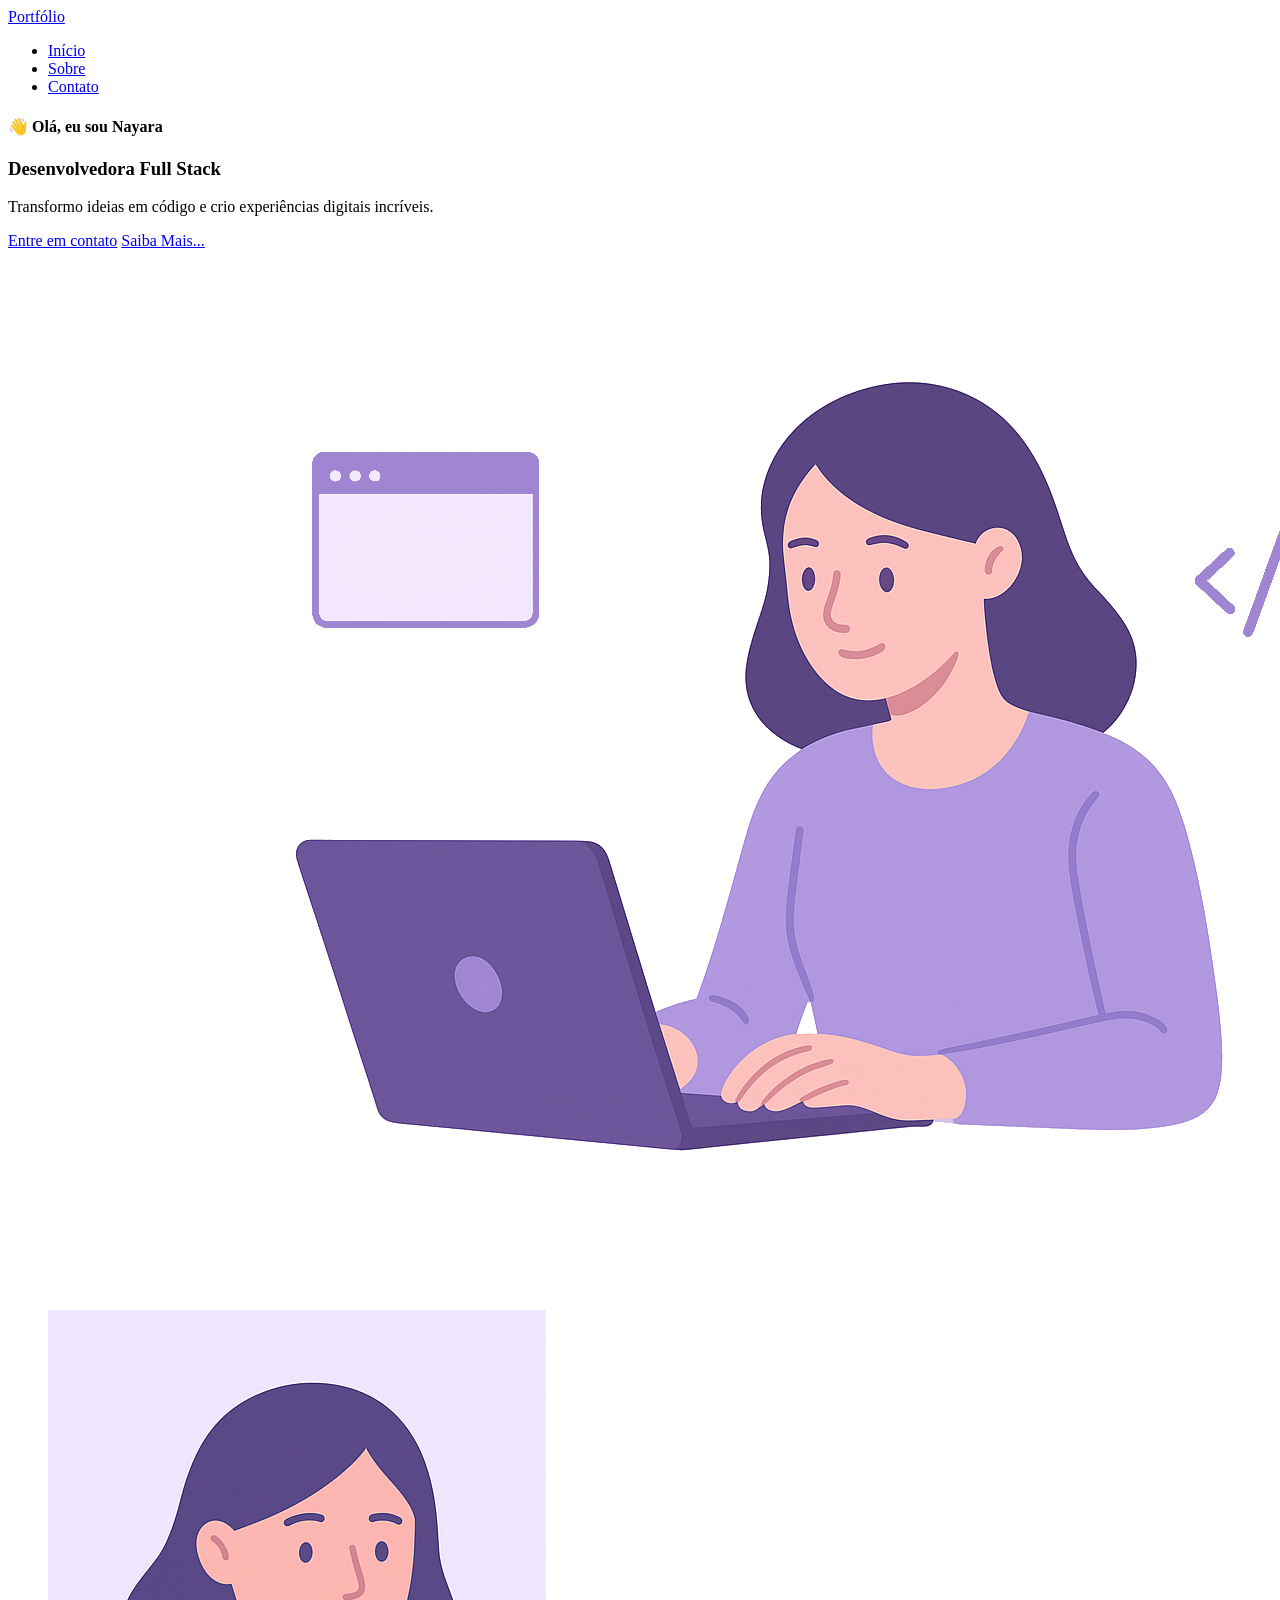
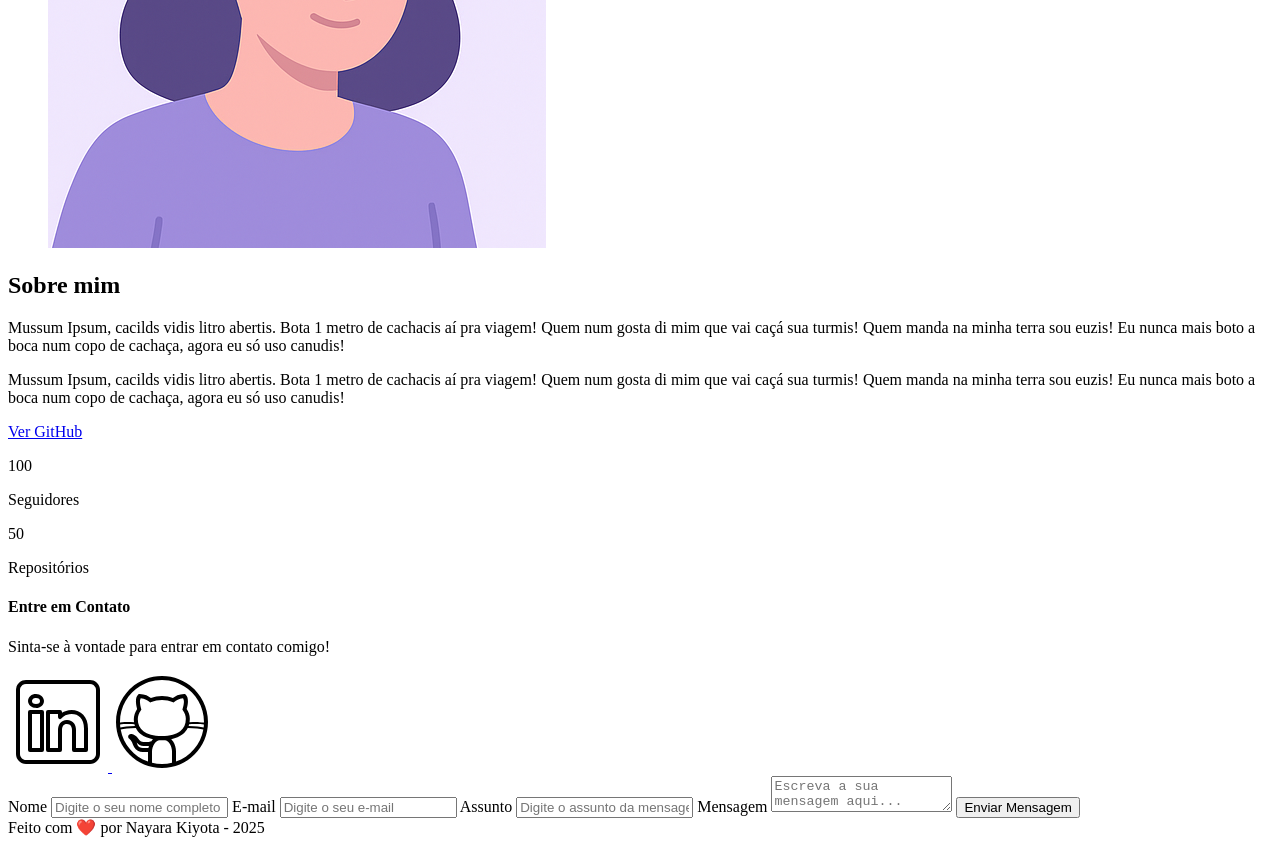
==== index.html @ 07a9164f ":sparkles: Construção da Página index.html" ====
<!DOCTYPE html>
<html lang="pt-br">
<head>
    <meta charset="UTF-8">
    <meta name="viewport" content="width=device-width, initial-scale=1.0">

    <!-- Meta Tags Essenciais -->
    <meta name = "author" content = "Nayara Kiyota">
    <meta name = "description" content = "Portfólio de Nayara Kiyota, desenvolvedora Full Stack especializada em criar experiências digitais incríveis. Conheça meus projetos e entre em contato.">
    <meta name = "robots" content = "index, follow">

    <!-- Favicon -->
     <link rel = "icon" type = "image/svg+xml" href = "./assets/img/favicon.svg">


    <title>Portfólio da Nayara</title>
</head>
<body>

    <!-- Navbar - Menu -->
    <header class = "flex menu_container"> 
        <article class = "menu_content">
            <div id = "titulo">
                <a href = "#">Portfólio</a>
            </div>

            <nav>
                <ul class = "flex menu_list">
                    <li><a href = "#hero">Início</a></li>
                    <li><a href = "#about">Sobre</a></li>
                    <li><a href = "#contact">Contato</a></li>
                </ul>
            </nav>
        </article>

    </header>

    <!-- Área Principal do Site -->
    <main>
        <section id = "hero" class = "hero_container">

            <article class = "hero_content">
                <h4>👋 Olá, eu sou Nayara</h4>
                <h1>Desenvolvedora Full Stack</h1>
                <p>Transformo ideias em código e crio experiências digitais incríveis.</p>
                <div class = "hero_buttons">
                    <a href = "#contact" class = "botao"> Entre em contato</a>
                    <a href = "#about" class = "botao-outline"> Saiba Mais...</a>

                </div>
            </article>

            <figure class = "hero_image">
                <img 
                    src = "./assets/img/dev_woman.svg"
                    alt = "Ilustração com uma mulher desenvolvedora escrevendo código."
                    class = "ilustracao float-animation"

                >
            </figure>
        </section>

        <section id = "about" class = "about_container">

             <figure class = "about_image">
                <img 
                    src = "./assets/img/avatar_dev_woman.svg"
                    alt = "Foto da pessoa desenvolvedora."
                >
            </figure>

            <article class = "about_content">

                <h2>Sobre mim</h2>
                <p>Mussum Ipsum, cacilds vidis litro abertis.  Bota 1 metro de cachacis aí pra viagem! Quem num gosta di mim que vai caçá sua turmis! Quem manda na minha terra sou euzis! Eu nunca mais boto a boca num copo de cachaça, agora eu só uso canudis! </p>
                <p>Mussum Ipsum, cacilds vidis litro abertis.  Bota 1 metro de cachacis aí pra viagem! Quem num gosta di mim que vai caçá sua turmis! Quem manda na minha terra sou euzis! Eu nunca mais boto a boca num copo de cachaça, agora eu só uso canudis! </p>

                <div class = "about_stats">
                    <a href = "#" target = "_blank" class = "botao">Ver GitHub</a>
                    <div class = "stat-item">
                        <p class = "stat-number">100</p>
                        <p class = "stat-label">Seguidores</p>
                    </div>
                    <div class = "stat-item">
                        <p class = "stat-number">50</p>
                        <p class = "stat-label">Repositórios</p>
                    </div>
                </div>


            </article>
            
        </section>

        <section id = "contact">

            <article class = "contact_info">
                <h4>Entre em Contato</h4>
                <p>Sinta-se à vontade para entrar em contato comigo!</p>
                <div class = "social_container">
                    <a href = "https://www.linkedin.com/in/nayara-kiyota/" target = "_blank" class = "social_icon">
                        <img
                            src = "./assets/img/linkedin.svg"
                            alt = "Link para o Linkedin"
                        >
                    </a>

                     <a href = "https://github.com/nayarakiyota" target = "_blank" class = "social_icon">
                        <img
                            src = "./assets/img/github.svg"
                            alt = "Link para o GitHub"
                        >
                    </a>
                </div>
            </article>

            <form id = "formulario">
                <label for = "nome">Nome</label>
                <input id = "nome" name = "nome" type = "text" placeholder = "Digite o seu nome completo">
                <span id = "txtNome"></span>

                <label for = "email">E-mail</label>
                <input id = "email" name = "email" type = "text" placeholder = "Digite o seu e-mail">
                <span id = "txtEmail"></span>

                <label for = "assunto">Assunto</label>
                <input id = "assunto" name = "assunto" type = "text" placeholder = "Digite o assunto da mensagem">
                <span id = "txtAssunto"></span>

                <label for = "mensagem">Mensagem</label>
                <textarea id = "mensagem" name = "mensagem" placeholder = "Escreva a sua mensagem aqui..."></textarea>

                <button class = "botao" type = "submit">Enviar Mensagem</button>
            </form>
        </section>

    </main>
    
    <!-- Footer - Rodapé -->
    <footer>
        Feito com ❤️ por Nayara Kiyota - 2025
    </footer>
</body>
</html>
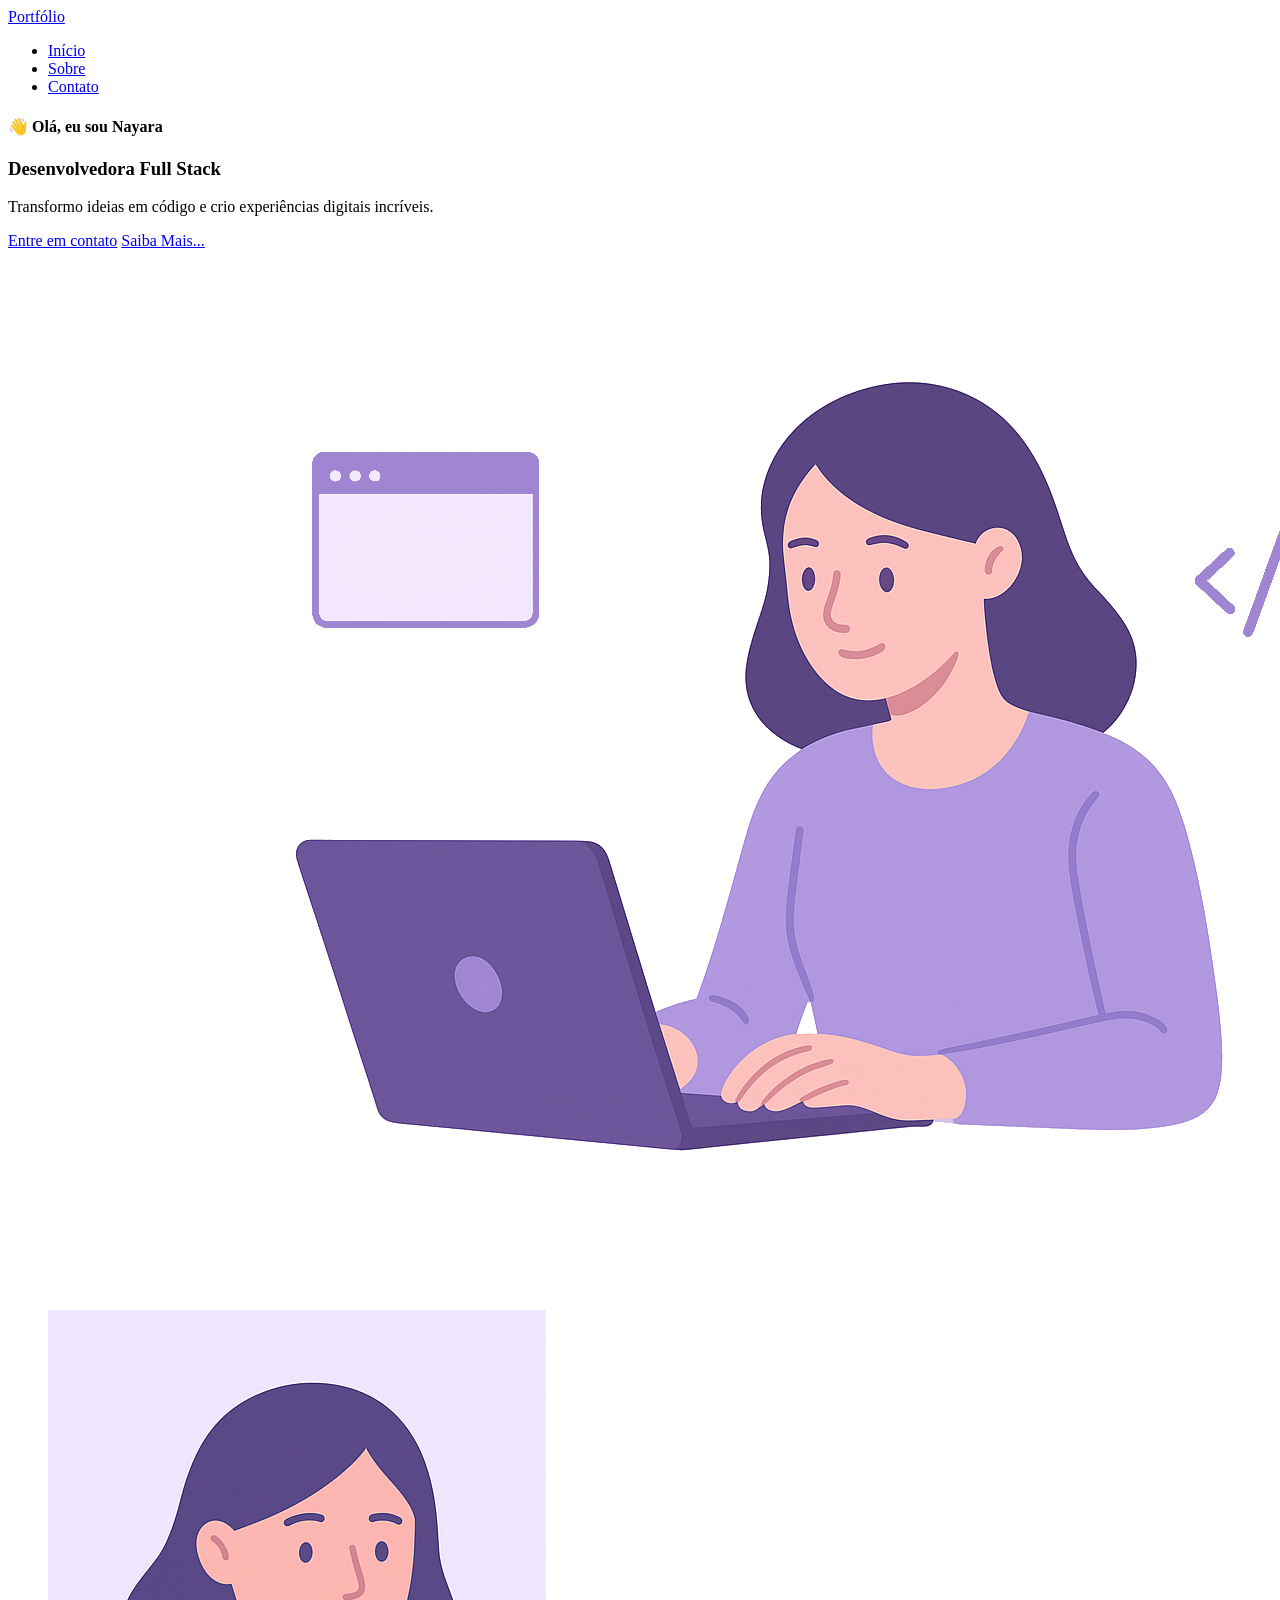
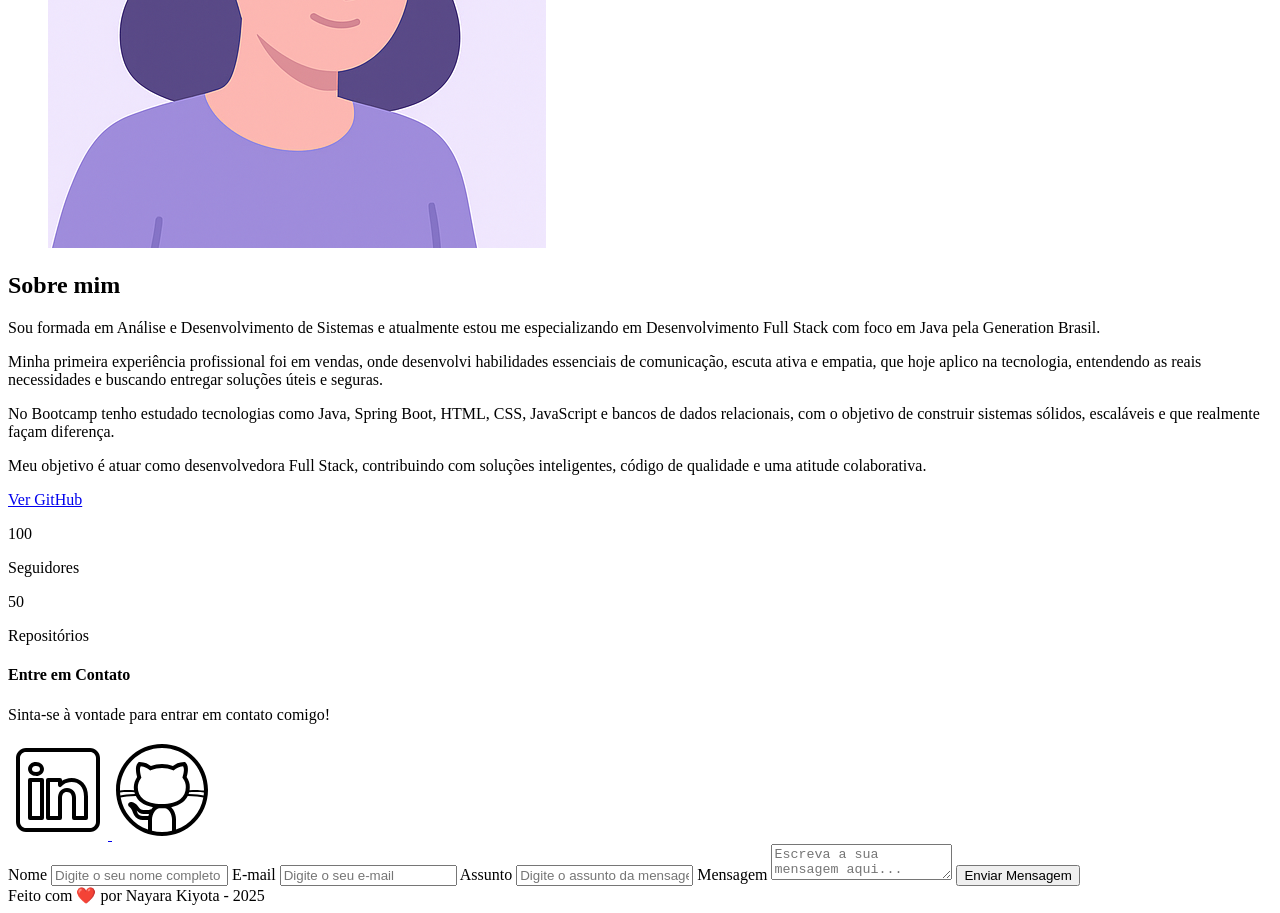
==== commit fd6b2622: ":sparkles: Construção da Página sucess.html" ====
--- a/index.html
+++ b/index.html
@@ -72,8 +72,10 @@
             <article class = "about_content">
 
                 <h2>Sobre mim</h2>
-                <p>Mussum Ipsum, cacilds vidis litro abertis.  Bota 1 metro de cachacis aí pra viagem! Quem num gosta di mim que vai caçá sua turmis! Quem manda na minha terra sou euzis! Eu nunca mais boto a boca num copo de cachaça, agora eu só uso canudis! </p>
-                <p>Mussum Ipsum, cacilds vidis litro abertis.  Bota 1 metro de cachacis aí pra viagem! Quem num gosta di mim que vai caçá sua turmis! Quem manda na minha terra sou euzis! Eu nunca mais boto a boca num copo de cachaça, agora eu só uso canudis! </p>
+                <p>Sou formada em Análise e Desenvolvimento de Sistemas e atualmente estou me especializando em Desenvolvimento Full Stack com foco em Java pela Generation Brasil.</p>
+                <p>Minha primeira experiência profissional foi em vendas, onde desenvolvi habilidades essenciais de comunicação, escuta ativa e empatia, que hoje aplico na tecnologia, entendendo as reais necessidades e buscando entregar soluções úteis e seguras.</p>
+                <p>No Bootcamp tenho estudado tecnologias como Java, Spring Boot, HTML, CSS, JavaScript e bancos de dados relacionais, com o objetivo de construir sistemas sólidos, escaláveis e que realmente façam diferença.</p>
+                <p>Meu objetivo é atuar como desenvolvedora Full Stack, contribuindo com soluções inteligentes, código de qualidade e uma atitude colaborativa.</p>
 
                 <div class = "about_stats">
                     <a href = "#" target = "_blank" class = "botao">Ver GitHub</a>
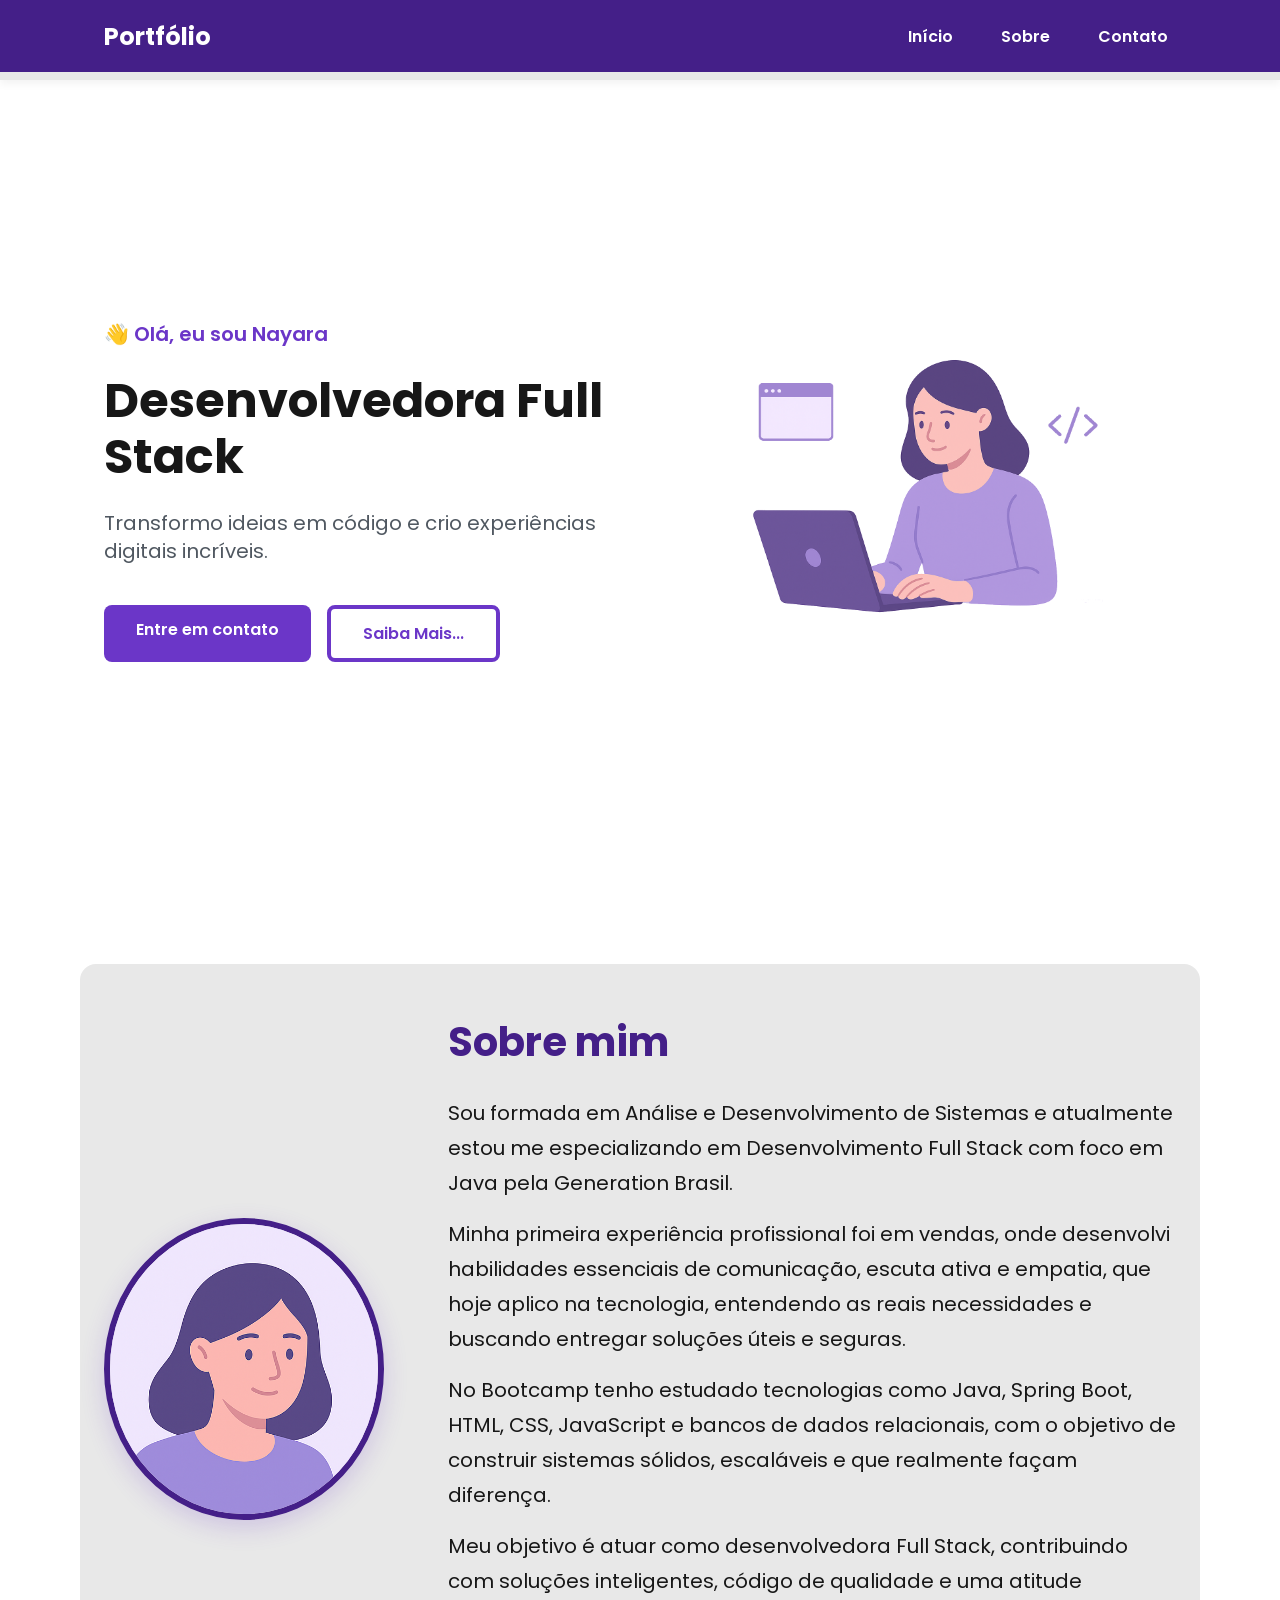
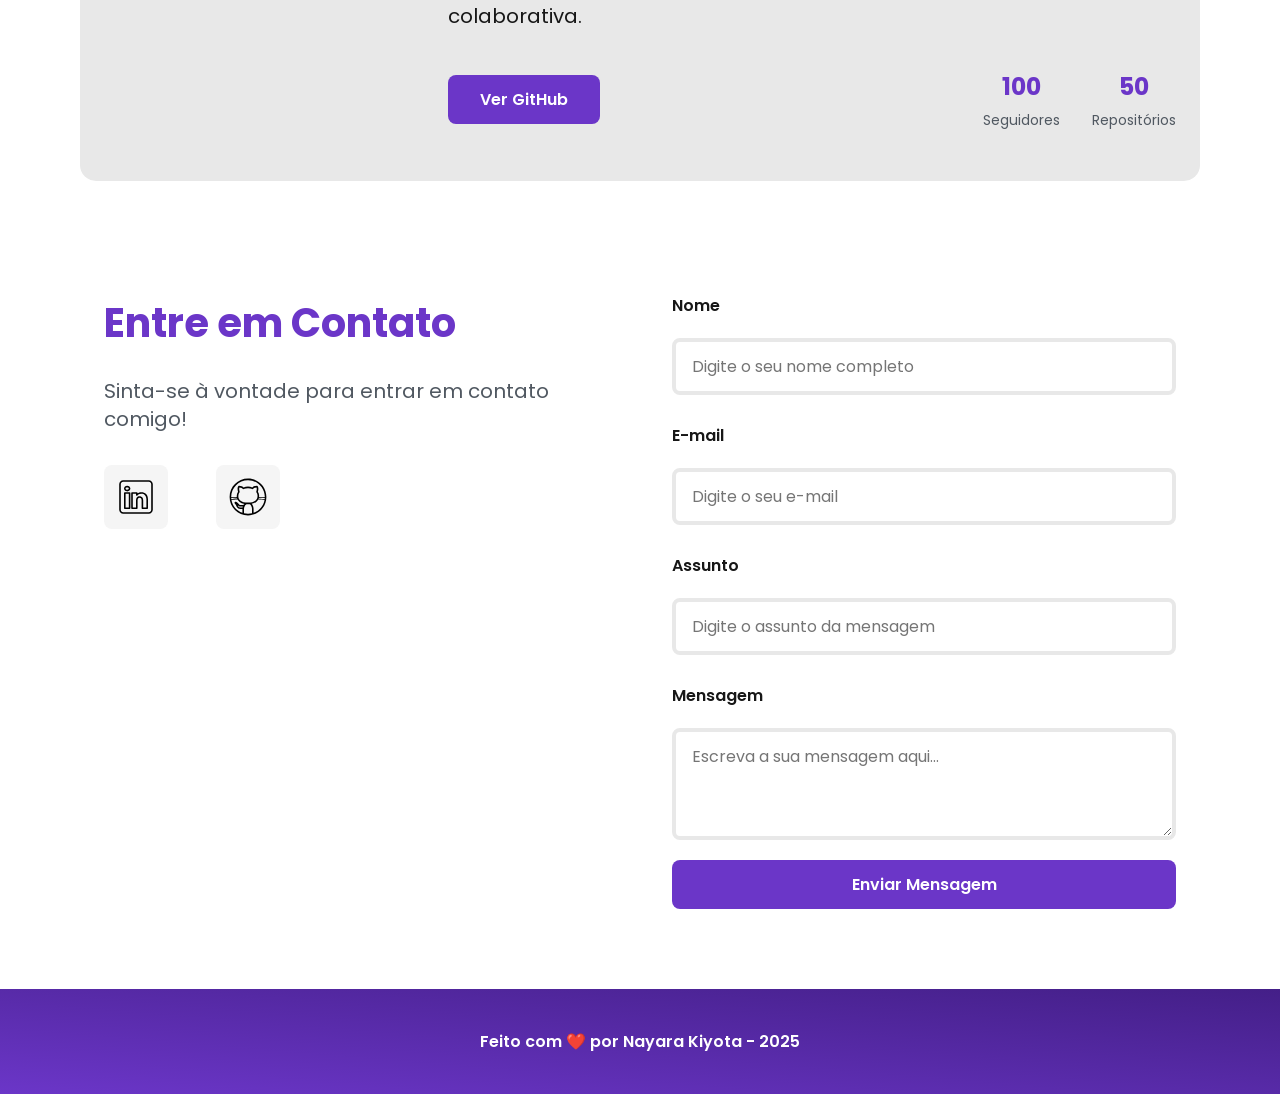
==== commit bc740557: ":sparkles: Atualizando Projeto" ====
--- a/index.html
+++ b/index.html
@@ -1,7 +1,17 @@
 <!DOCTYPE html>
 <html lang="pt-br">
 <head>
+
+    <!-- Servidores de Fontes do Google -->
+    <link rel="preconnect" href="https://fonts.googleapis.com">
+    <link rel="preconnect" href="https://fonts.gstatic.com" crossorigin>
+ 
+    <!-- Fonte do Google - Poppins -->
+    <link href="https://fonts.googleapis.com/css2?family=Poppins&display=swap" rel="stylesheet">
+
+    <!-- Padrão de caracteres -->
     <meta charset="UTF-8">
+
     <meta name="viewport" content="width=device-width, initial-scale=1.0">
 
     <!-- Meta Tags Essenciais -->
@@ -12,8 +22,12 @@
     <!-- Favicon -->
      <link rel = "icon" type = "image/svg+xml" href = "./assets/img/favicon.svg">
 
+     <!-- Link para arquivo CSS -->
+    <link rel = "stylesheet" href = "./assets/css/styles.css">
 
+    <!-- Título da página -->
     <title>Portfólio da Nayara</title>
+
 </head>
 <body>
 
@@ -94,7 +108,7 @@
             
         </section>
 
-        <section id = "contact">
+        <section id = "contact" class="contact_container">
 
             <article class = "contact_info">
                 <h4>Entre em Contato</h4>
--- a/assets/css/styles.css
+++ b/assets/css/styles.css
@@ -0,0 +1,655 @@
+/* Reset do Navegador */
+*{
+    margin: 0;
+    padding: 0; 
+    box-sizing: border-box;
+    text-decoration: none;
+    outline: none;
+    font-family: 'Poppins', sans-serif;
+}
+
+/* === VARIÁVEIS === */
+:root {
+    /* Cores */
+    --purple-50:  #f4eaff; 
+    --purple-100: #e9dcfa; 
+    --purple-200: #cdb3f0; 
+    --purple-300: #b186e5; 
+    --purple-400: #9460db; 
+    --purple-500: #6b36c8; 
+    --purple-600: #5b2ca0; 
+    --purple-700: #4c2177; 
+    --purple-800: #441f88; 
+    --purple-900: #2a0e4d; 
+    --gray-100: #f5f5f5;
+    --gray-200: #e8e8e8;
+    --gray-400: #505861;
+    --black-800: #171717;
+    --white: #ffffff;
+    --error: #e63946;
+ 
+    /* Sombras */
+    --shadow-sm: 0 0.25rem 0.5rem #0000000D;
+    --shadow-md: 0 0.25rem 0.75rem #6B36C84D;
+    --shadow-lg: 0 0.5rem 1.5rem #6B36C833;
+    --shadow-focus: 0 0 0 0.25rem #6B36C81A;
+}
+
+/* Estilos Globais */
+
+html{
+    scroll-behavior: smooth;
+}
+
+body{
+    display: flex;
+    flex-direction: column;
+    min-height: 100vh;
+    background-color: var(--white);
+    color: var(--black-800);
+}
+
+main{
+    flex: 1;
+}
+
+a,
+button{
+    cursor: pointer;
+}
+
+/* Botões */
+
+.botao,
+.botao-outline{
+    padding: 0.75rem 2rem;
+    border-radius: 0.5rem;
+    font-size: 1rem;
+    font-weight: 600;
+    text-align: center;
+    transition: all 0.3s ease;
+}
+
+.botao{
+    border: none;
+    color: var(--white);
+    background-color: var(--purple-500);
+}
+
+.botao:hover{
+    background-color: var(--purple-800);
+    box-shadow: var(--shadow-md);
+    transform: translateY(-0.25rem);
+}
+
+.botao-outline{
+    border: 0.25rem solid var(--purple-500);
+    color: var(--purple-500);
+    background-color: transparent;
+}
+
+.botao-outline:hover{
+    background-color: var(--purple-500);
+    color: var(--white);
+    box-shadow: var(--shadow-md);
+    transform: translateY(-0.25rem);
+}
+
+/* Menu */
+
+.menu_container{
+    position: sticky;
+    top: 0;
+    width: 100%;
+    height: 5rem;
+    background-color: var(--purple-800);
+    border-bottom: 0.5rem solid var(--gray-200);
+    box-shadow: var(--shadow-sm);
+    z-index: 1000;
+}
+
+.menu_content{
+    display: flex;
+    justify-content: space-between;
+    align-items: center;
+    width: 70rem;
+    height: 100%;
+    padding: 0 1.5rem;
+    margin: 0 auto;
+}
+
+.menu_container a{
+    font-weight: 600;
+    color: var(--white);
+    transition: color 0.3s ease;
+
+}
+
+.menu_container a:hover{
+    color: var(--purple-200);
+}
+
+#titulo a{
+    font-size: 1.5rem;
+    font-weight: 700;
+}
+
+.menu_list{
+    display: flex;
+    list-style: none;
+    gap: 2rem;
+}
+
+.menu_list a{
+    padding: 0.5rem;
+}
+
+/* Seções - Estilos Comuns */
+
+.hero_container,
+.about_container,
+.contact_container{
+    max-width: 70rem;
+    margin: 0 auto;
+    padding: 3rem 1.5rem;
+    scroll-margin-top: 6rem;
+}
+
+/* Seção Hero */
+.hero_container{
+    min-height: calc(100vh - 5rem);
+    display: flex;
+    align-items: center;
+    gap: 4rem;
+}
+
+.hero_content{
+    flex: 1;
+    display: flex;
+    flex-direction: column;
+    gap: 1.5rem;
+}
+
+.hero_content h4{
+    font-size: 1.25rem;
+    font-weight: 600;
+    color: var(--purple-500);
+}
+
+.hero_content h1{
+    font-size: 3rem;
+    font-weight: 700;
+    line-height: 3.5rem;
+    color: var(--black-800);
+}
+
+.hero_content p{
+    font-size: 1.25rem;
+    line-height: 1.75rem;
+    color: var(--gray-400);
+}
+
+.hero_buttons {
+    display: flex;
+    gap: 1rem;
+    margin-top: 1rem;
+}
+
+.hero_image{
+    flex: 1;
+    display: flex;
+    justify-content: center;
+    align-items: center;
+}
+
+.ilustracao{
+    width: 100%;
+    max-width: 100%;
+    border-radius: 2rem;
+}
+
+/* Animação - Imagem Hero */
+@keyframes float {
+
+    0%,
+    100% {
+        transform: translateY(0);
+    }
+
+    50%{
+        transform: translateY(-1.25rem);
+    }
+}
+
+.float-animation {
+    animation: float 3s ease-in-out infinite;
+}
+
+/* Seção About */
+.about_container{
+    margin: 4rem auto;
+    display: flex;
+    align-items: center;
+    gap: 4rem;
+    background-color: var(--gray-200);
+    border-radius: 1rem;
+}
+
+.about_image{
+    flex: 0 0 17.5rem;
+}
+
+.about_image img{
+    width: 100%;
+    border: 0.375rem solid var(--purple-800);
+    border-radius: 50%;
+    box-shadow: var(--shadow-lg);
+}
+
+.about_content h2{
+    font-size: 2.5rem;
+    font-weight: 700;
+    margin-bottom: 1.5rem;
+    color: var(--purple-800);
+}
+
+.about_content p{
+    font-size: 1.25rem;
+    line-height: 1.75;
+    color: var(--black-400);
+    margin-bottom: 1rem;
+}
+
+.about_stats {
+  display: flex;
+  gap: 2rem;
+  margin-top: 2rem;
+  align-items: center;
+}
+
+.about_stats .botao {
+    margin-right: auto;
+}
+
+.stat-item {
+    text-align: center;
+}
+
+.stats-wrapper {
+    display: flex;
+    flex-direction: row;
+    gap: 2rem;
+    margin-top: 2rem;
+}
+
+.about_stats .stat-number {
+    font-size: 1.5rem;
+    font-weight: 700;
+    color: var(--purple-500);
+    margin-bottom: 0;
+}
+
+.about_stats .stat-label {
+    font-size: 0.875rem;
+    color: var(--gray-400);
+    margin-bottom: 0;
+}
+
+/* Seção Contact */
+
+.contact_container{
+    display: grid;
+    grid-template-columns: 1fr 1fr;
+    margin: 4rem auto 2rem;
+    gap: 4rem;
+}
+
+.contact_info h4{
+    font-size: 2.5rem;
+    font-weight: 700;
+    margin-bottom: 1.5rem;
+    color: var(--purple-500);
+}
+
+.contact_info p{
+    font-size: 1.25rem;
+    line-height: 1.75rem;
+    color: var(--gray-400);
+    margin-bottom: 2rem;
+}
+
+.social_container{
+    display: flex;
+    gap: 3rem;
+}
+
+.social_icon{
+    width: 4rem;
+    height: 4rem;
+    padding: 0.75rem;
+    background-color: var(--gray-100);
+    border-radius: 0.5rem;
+    transition: all 0.3s ease;
+}
+
+.social_icon:hover{
+    background-color: var(--purple-600);
+    transform: translateY(-0.25rem);
+    box-shadow: var(--shadow-md)
+}
+
+.social_icon img{
+    width: 100%;
+    filter: brightness(0) saturate(100%);
+}
+
+.social_icon:hover img{
+    filter: brightness(0) invert(100%);
+}
+
+/* Seção Formulário */
+
+form{
+    display: flex;
+    flex-direction: column;
+    gap: 1.25rem;
+}
+
+form label{
+    font-size: 1rem;
+    font-weight: 600;
+    color: var(--black-800);
+}
+
+form input,
+textarea{
+    width: 100%;
+    padding: 0.75rem 1rem;
+    border-radius: 0.5rem;
+    border: 0.25rem solid var(--gray-200);
+    font-size: 1rem;
+    background-color: var(--white);
+    transition: border-color 0.3s ease;
+}
+
+form input:focus,
+form textarea:focus{
+    border-color: var(--purple-500);
+    box-shadow: var(--shadow-focus);
+}
+
+form textarea{
+    resize: vertical;
+    min-height: 7rem;
+}
+
+form span{
+    font-size: 0.75rem;
+    color: var(--error);
+    margin-top: -0.75rem;
+    font-weight: 500;
+}
+
+/* Página Sucess */
+
+.sucess_container {
+    display: flex;
+    flex-direction: column;
+    justify-content: center;
+    align-items: center;
+    width: 100%;
+    max-width: 100%;
+    min-height: calc(100vh - 12.5rem);
+    padding: 3rem 1.5rem;
+}
+
+.sucess_content {
+    display: flex;
+    flex-direction: column;
+    align-items: center;
+    text-align: center;
+    gap: 1.5rem;
+    max-width: 37.5rem;
+}
+
+.sucess_icon {
+    width: 7.5rem;
+    height: 7.5rem;
+    background-color: var(--purple-100);
+    border-radius: 50%;
+    display: flex;
+    align-items: center;
+    justify-content: center;
+    animation: scaleIn 0.5s ease-out;
+}
+
+.sucess_icon svg {
+    width: 3.75rem;
+    height: 3.75rem;
+    fill: var(--purple-500);
+}
+
+.sucess_illustration {
+    filter: saturate(100%) 
+            invert(9%) 
+            sepia(57%) 
+            saturate(3044%) 
+            hue-rotate(255deg) 
+            brightness(89%) 
+            contrast(105%);
+}
+
+@keyframes scaleIn {
+    0% {
+        transform: scale(0);
+        opacity: 0;
+    }
+    50% {
+        transform: scale(1.1);
+    }
+    100% {
+        transform: scale(1);
+        opacity: 1;
+    }
+}
+
+.sucess_content h1 {
+    font-size: 2.5rem;
+    font-weight: 700;
+    color: var(--purple-800);
+}
+
+.sucess_content h4 {
+    font-size: 1.25rem;
+    color: var(--gray-400);
+    line-height: 1.875rem;
+}
+
+/* Seção Footer */
+
+footer{
+    padding: 2.5rem;
+    font-weight: 600;
+    text-align: center;
+    background: linear-gradient(to right top, var(--purple-500), var(--purple-800));
+    color: var(--white);
+    margin-top: auto;
+}
+
+/* Responsividade */
+
+/* Smartphones (até 490px) */
+
+@media screen and (max-width: 490px){
+    /* Menu */
+    .Menu_content{
+        justify-content: center;
+        padding: 0 1rem;
+        max-width: 300px;
+    }
+
+    .menu_list{
+        display: none;
+        max-width: 300px;
+    }
+
+    #titulo a{
+        font-size: 1.25rem;
+    }
+
+    /* Hero */
+
+    .hero_container{
+        flex-direction: column-reverse;
+        gap: 2rem;
+        padding: 1.5rem 1rem;
+        min-height: auto;
+    }
+
+    .hero_content h4{
+        font-size: 1rem;
+    }
+
+    .hero_content h1{
+        font-size: 2rem;
+        line-height: 2.5rem;
+    }
+
+    .hero_content p{
+        font-size: 1rem;
+        line-height: 1.5rem;
+    }
+
+    .hero_buttons{
+        flex-direction: column;
+        width: 100%;
+        gap: 0.75rem;
+    }
+    
+    /* About */
+
+    .about_container{
+        flex-direction: column;
+        gap: 2rem;
+    }
+
+    .about_content h2{
+        font-size: 1.75rem;
+    }
+
+    .about_content p{
+        font-size: 1rem;
+        line-height: 1.5rem;
+    }
+
+    .about_stats{
+        flex-direction: column;
+        align-items: center;
+        gap: 1rem;
+    }
+
+    .about_stats .botao{
+        width: 100%;
+        font-size: 0.9rem;
+        padding: 0.5rem 1.25rem;
+    }
+
+    /* Contact */
+    .contact_container{
+        display: flex;
+        flex-direction: column;
+        align-items: center;
+        padding: 1.5rem 1rem;
+        margin: 2rem auto;
+        gap: 2rem;
+        width: 100%;
+        max-width: 100%;
+    }
+
+    .contact_info h4{
+        font-size: 1.75rem;
+    }
+
+    .social_container{
+        gap: 1.5rem;
+        flex-wrap: wrap;
+    }
+
+    .social_icon{
+        width: 3.5rem;
+        height: 3.5rem;
+        padding: 0.625rem;
+    }
+
+    /* Formulário */
+
+    form {
+    width: 100%;
+    max-width: 300px;
+  }
+
+    form input,
+    form textarea{
+        padding: 0.75rem;
+        font-size: 0.95rem;
+    }
+
+    form label{
+        font-size: 0.95rem;
+    }
+
+    .botao,
+    .botao-outline{
+        padding: 0.625rem 1.5rem;
+        font-size: 0.95rem;
+    }
+
+    /* Página de Sucesso */
+    .sucess_container {
+        width: 100%;
+        max-width: 300px;
+        padding: 2rem 1rem;
+    }
+
+    .sucess_icon {
+        width: 5rem;
+        height: 5rem;
+    }
+
+    .sucess_icon svg {
+        width: 3rem;
+        height: 3rem;
+    }
+
+    .sucess_content h1 {
+        font-size: 1.5rem;
+    }
+
+    .sucess_content h4 {
+        font-size: 1rem;
+        line-height: 1.6rem;
+    }
+
+     /* Footer */
+    footer {
+        padding: 1.5rem 1rem;
+        font-size: 0.9rem;
+    }
+
+}
+
+/* Tablets e dispositivos médios (até 1120px) */
+@media screen and (max-width: 70rem) {
+    .menu_content,
+    .hero_container,
+    .about_container,
+    .contact_container {
+        max-width: 100%;
+        padding: 3rem 2rem;
+    }
+
+    .menu_content {
+        padding: 0 2rem;
+    }
+}
+
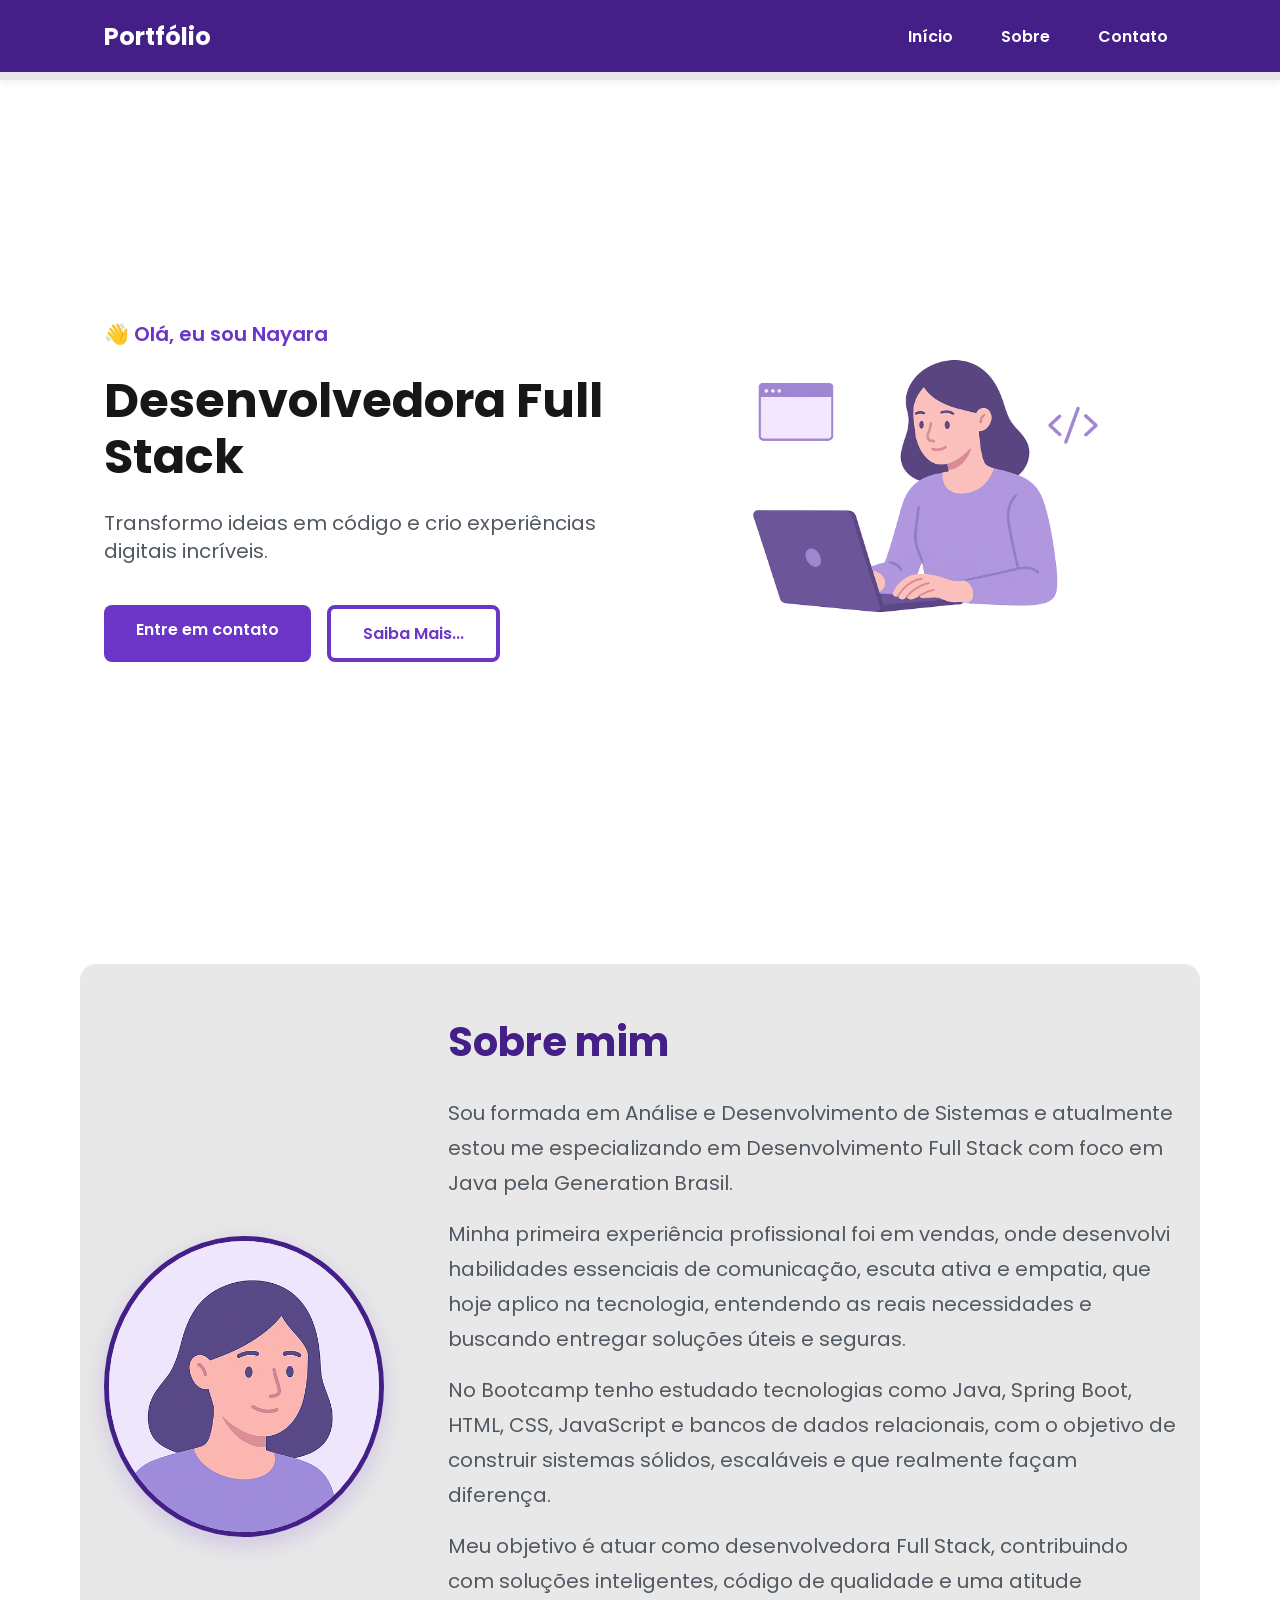
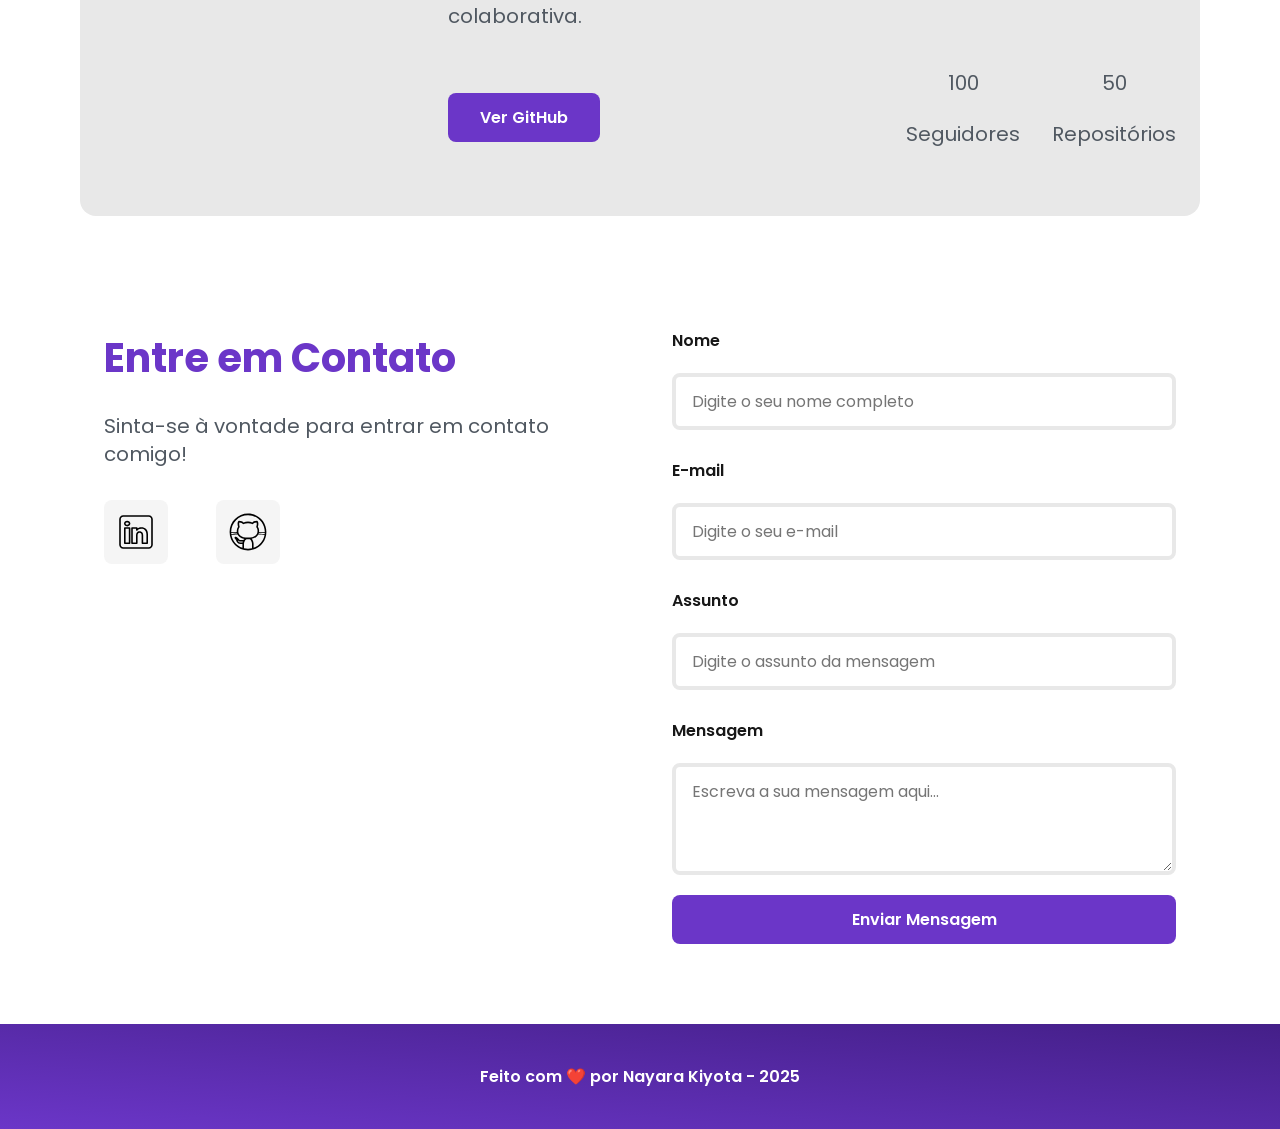
==== commit a3ffe8e5: ":sparkles: Atualizando o Projeto" ====
--- a/index.html
+++ b/index.html
@@ -1,5 +1,6 @@
 <!DOCTYPE html>
 <html lang="pt-br">
+
 <head>
 
     <!-- Servidores de Fontes do Google -->
@@ -12,6 +13,7 @@
     <!-- Padrão de caracteres -->
     <meta charset="UTF-8">
 
+    <!-- Layout Mobile -->
     <meta name="viewport" content="width=device-width, initial-scale=1.0">
 
     <!-- Meta Tags Essenciais -->
@@ -29,6 +31,7 @@
     <title>Portfólio da Nayara</title>
 
 </head>
+
 <body>
 
     <!-- Navbar - Menu -->
@@ -51,6 +54,8 @@
 
     <!-- Área Principal do Site -->
     <main>
+
+        <!-- #hero -->
         <section id = "hero" class = "hero_container">
 
             <article class = "hero_content">
@@ -72,10 +77,13 @@
 
                 >
             </figure>
+
         </section>
 
+        <!-- #about -->
         <section id = "about" class = "about_container">
 
+            <!-- Foto do perfil -->
              <figure class = "about_image">
                 <img 
                     src = "./assets/img/avatar_dev_woman.svg"
@@ -83,6 +91,7 @@
                 >
             </figure>
 
+            <!-- Conteúdo do perfil -->
             <article class = "about_content">
 
                 <h2>Sobre mim</h2>
@@ -93,6 +102,8 @@
 
                 <div class = "about_stats">
                     <a href = "#" target = "_blank" class = "botao">Ver GitHub</a>
+
+                <div class="stats-wrapper"></div>
                     <div class = "stat-item">
                         <p class = "stat-number">100</p>
                         <p class = "stat-label">Seguidores</p>
@@ -103,13 +114,15 @@
                     </div>
                 </div>
 
-
+                </div>
             </article>
             
         </section>
 
+        <!-- #contact -->
         <section id = "contact" class="contact_container">
 
+            <!-- Redes sociais -->
             <article class = "contact_info">
                 <h4>Entre em Contato</h4>
                 <p>Sinta-se à vontade para entrar em contato comigo!</p>
@@ -130,6 +143,7 @@
                 </div>
             </article>
 
+            <!-- Formulário -->
             <form id = "formulario">
                 <label for = "nome">Nome</label>
                 <input id = "nome" name = "nome" type = "text" placeholder = "Digite o seu nome completo">
--- a/assets/css/styles.css
+++ b/assets/css/styles.css
@@ -241,7 +241,7 @@
 
 .about_image img{
     width: 100%;
-    border: 0.375rem solid var(--purple-800);
+    border: 0.35rem solid var(--purple-800);
     border-radius: 50%;
     box-shadow: var(--shadow-lg);
 }
@@ -256,7 +256,7 @@
 .about_content p{
     font-size: 1.25rem;
     line-height: 1.75;
-    color: var(--black-400);
+    color: var(--gray-400);
     margin-bottom: 1rem;
 }
 
@@ -282,16 +282,18 @@
     margin-top: 2rem;
 }
 
-.about_stats .stat-number {
+.stats-wrapper .stat-number {
     font-size: 1.5rem;
     font-weight: 700;
+    text-align: center;
     color: var(--purple-500);
     margin-bottom: 0;
 }
 
-.about_stats .stat-label {
-    font-size: 0.875rem;
+.stats-wrapper .stat-label {
+    font-size: 0.75rem;
     color: var(--gray-400);
+    text-align: center;
     margin-bottom: 0;
 }
 
@@ -439,20 +441,6 @@
             contrast(105%);
 }
 
-@keyframes scaleIn {
-    0% {
-        transform: scale(0);
-        opacity: 0;
-    }
-    50% {
-        transform: scale(1.1);
-    }
-    100% {
-        transform: scale(1);
-        opacity: 1;
-    }
-}
-
 .sucess_content h1 {
     font-size: 2.5rem;
     font-weight: 700;
@@ -476,170 +464,10 @@
     margin-top: auto;
 }
 
-/* Responsividade */
-
-/* Smartphones (até 490px) */
-
-@media screen and (max-width: 490px){
-    /* Menu */
-    .Menu_content{
-        justify-content: center;
-        padding: 0 1rem;
-        max-width: 300px;
-    }
-
-    .menu_list{
-        display: none;
-        max-width: 300px;
-    }
-
-    #titulo a{
-        font-size: 1.25rem;
-    }
-
-    /* Hero */
-
-    .hero_container{
-        flex-direction: column-reverse;
-        gap: 2rem;
-        padding: 1.5rem 1rem;
-        min-height: auto;
-    }
-
-    .hero_content h4{
-        font-size: 1rem;
-    }
-
-    .hero_content h1{
-        font-size: 2rem;
-        line-height: 2.5rem;
-    }
-
-    .hero_content p{
-        font-size: 1rem;
-        line-height: 1.5rem;
-    }
-
-    .hero_buttons{
-        flex-direction: column;
-        width: 100%;
-        gap: 0.75rem;
-    }
-    
-    /* About */
-
-    .about_container{
-        flex-direction: column;
-        gap: 2rem;
-    }
-
-    .about_content h2{
-        font-size: 1.75rem;
-    }
-
-    .about_content p{
-        font-size: 1rem;
-        line-height: 1.5rem;
-    }
-
-    .about_stats{
-        flex-direction: column;
-        align-items: center;
-        gap: 1rem;
-    }
-
-    .about_stats .botao{
-        width: 100%;
-        font-size: 0.9rem;
-        padding: 0.5rem 1.25rem;
-    }
-
-    /* Contact */
-    .contact_container{
-        display: flex;
-        flex-direction: column;
-        align-items: center;
-        padding: 1.5rem 1rem;
-        margin: 2rem auto;
-        gap: 2rem;
-        width: 100%;
-        max-width: 100%;
-    }
-
-    .contact_info h4{
-        font-size: 1.75rem;
-    }
-
-    .social_container{
-        gap: 1.5rem;
-        flex-wrap: wrap;
-    }
-
-    .social_icon{
-        width: 3.5rem;
-        height: 3.5rem;
-        padding: 0.625rem;
-    }
-
-    /* Formulário */
-
-    form {
-    width: 100%;
-    max-width: 300px;
-  }
-
-    form input,
-    form textarea{
-        padding: 0.75rem;
-        font-size: 0.95rem;
-    }
-
-    form label{
-        font-size: 0.95rem;
-    }
-
-    .botao,
-    .botao-outline{
-        padding: 0.625rem 1.5rem;
-        font-size: 0.95rem;
-    }
-
-    /* Página de Sucesso */
-    .sucess_container {
-        width: 100%;
-        max-width: 300px;
-        padding: 2rem 1rem;
-    }
-
-    .sucess_icon {
-        width: 5rem;
-        height: 5rem;
-    }
-
-    .sucess_icon svg {
-        width: 3rem;
-        height: 3rem;
-    }
-
-    .sucess_content h1 {
-        font-size: 1.5rem;
-    }
-
-    .sucess_content h4 {
-        font-size: 1rem;
-        line-height: 1.6rem;
-    }
-
-     /* Footer */
-    footer {
-        padding: 1.5rem 1rem;
-        font-size: 0.9rem;
-    }
-
-}
-
-/* Tablets e dispositivos médios (até 1120px) */
-@media screen and (max-width: 70rem) {
+/* === RESPONSIVIDADE === */
+
+/* === TELAS MÉDIAS - MONITORES E NOTEBOOKS (até 1120px) === */
+@media screen and (max-width: 1120px) {
     .menu_content,
     .hero_container,
     .about_container,
@@ -653,3 +481,241 @@
     }
 }
 
+/* TABLETS (até 960px) */
+@media screen and (max-width: 960px) {
+   
+    /* Hero Section */
+    .hero_container {
+        flex-direction: column-reverse;
+        text-align: center;
+        gap: 2rem;
+        padding: 2rem 1.5rem;
+    }
+
+    .hero_content h1 {
+        font-size: 2.5rem;
+        line-height: 3rem;
+    }
+
+    .hero_buttons {
+        justify-content: center;
+        flex-wrap: wrap;
+    }
+
+    /* About Section */
+    .about_container {
+        flex-direction: column;
+        gap: 2rem;
+        padding: 2rem 1.5rem;
+    }
+
+    .about_container h2 {
+        text-align: center;
+    }
+
+    .about_image {
+        flex: 0 0 auto;
+    }
+
+    .about_image img {
+        max-width: 15rem;
+        margin: 0 auto;
+    }
+
+    /* About Stats */
+    .about_stats {
+        flex-direction: column;
+        align-items: center;
+        gap: 1.5rem;
+    }
+
+    .about_stats .botao {
+        width: 100%;
+        max-width: 20rem;
+        margin: 0 auto;
+    }
+
+    /* Wrapper para manter os stats lado a lado */
+    .stats-wrapper {
+        display: flex;
+        gap: 2rem;
+        justify-content: center;
+    }
+
+    .stat-item {
+        flex: 0 0 auto;
+    }
+
+    /* Contact Section */
+    .contact_container {
+        grid-template-columns: 1fr;
+        gap: 3rem;
+        padding: 2rem 1.5rem;
+    }
+
+    .contact_info {
+        text-align: center;
+    }
+
+    .social_container {
+        justify-content: center;
+    }
+}
+
+/* SMARTPHONES (até 480px) */
+@media screen and (max-width: 480px) {
+    /* Menu */
+    .menu_content {
+        justify-content: center;
+        padding: 0 1rem;
+    }
+
+    .menu_list {
+        display: none;
+    }
+
+    #titulo a {
+        font-size: 1.25rem;
+    }
+
+    /* Hero Section */
+    .hero_container {
+        padding: 1.5rem 1rem;
+        min-height: auto;
+    }
+
+    .hero_content h4 {
+        font-size: 1rem;
+    }
+
+    .hero_content h1 {
+        font-size: 2rem;
+        line-height: 2.5rem;
+    }
+
+    .hero_content p {
+        font-size: 1rem;
+        line-height: 1.5rem;
+    }
+
+    .hero_buttons {
+        flex-direction: column;
+        width: 100%;
+        gap: 0.75rem;
+    }
+
+    .hero_buttons .botao,
+    .hero_buttons .botao-outline {
+        width: 100%;
+    }
+
+    /* About Section */
+    .about_container {
+        padding: 1.5rem 1rem;
+        margin: 2rem auto;
+    }
+
+    .about_image img {
+        max-width: 12rem;
+    }
+
+    .about_content h2 {
+        font-size: 1.75rem;
+    }
+
+    .about_content p {
+        font-size: 1rem;
+        line-height: 1.5rem;
+    }
+
+    .about_stats {
+        gap: 1rem;
+    }
+
+    .about_stats .botao {
+        font-size: 1rem;
+        padding: 0.75rem 1.25rem;
+    }
+
+    .about_content .stat-item .stat-number {
+        font-size: 1.25rem;
+    }
+
+    .about_content .stat-item .stat-label {
+        font-size: 0.75rem;
+    }
+
+    /* Contact Section */
+    .contact_container {
+        padding: 1.5rem 1rem;
+        margin: 2rem auto;
+        gap: 2rem;
+    }
+
+    .contact_info h4 {
+        font-size: 1.75rem;
+    }
+
+    .contact_info p {
+        font-size: 1rem;
+        line-height: 1.5rem;
+    }
+
+    .social_container {
+        gap: 1.5rem;
+        flex-wrap: wrap;
+    }
+
+    .social_icon {
+        width: 3.5rem;
+        height: 3.5rem;
+        padding: 0.75rem;
+    }
+
+    /* Formulário */
+    form input,
+    form textarea {
+        padding: 0.75rem;
+        font-size: 1rem;
+    }
+
+    form label {
+        font-size: 1rem;
+    }
+
+    .botao,
+    .botao-outline {
+        padding: 0.75rem 1.5rem;
+        font-size: 1rem;
+    }
+
+    /* Página de Sucesso */
+    .sucess_container {
+        padding: 2rem 1rem;
+    }
+
+    .sucess_icon {
+        width: 6rem;
+        height: 6rem;
+    }
+
+    .sucess_icon svg {
+        width: 3rem;
+        height: 3rem;
+    }
+
+    .sucess_content h1 {
+        font-size: 1.75rem;
+    }
+
+    .sucess_content h4 {
+        font-size: 1rem;
+        line-height: 1.5rem;
+    }
+
+    /* Footer */
+    footer {
+        padding: 1.5rem 1rem;
+        font-size: 0.75rem;
+    }
+}
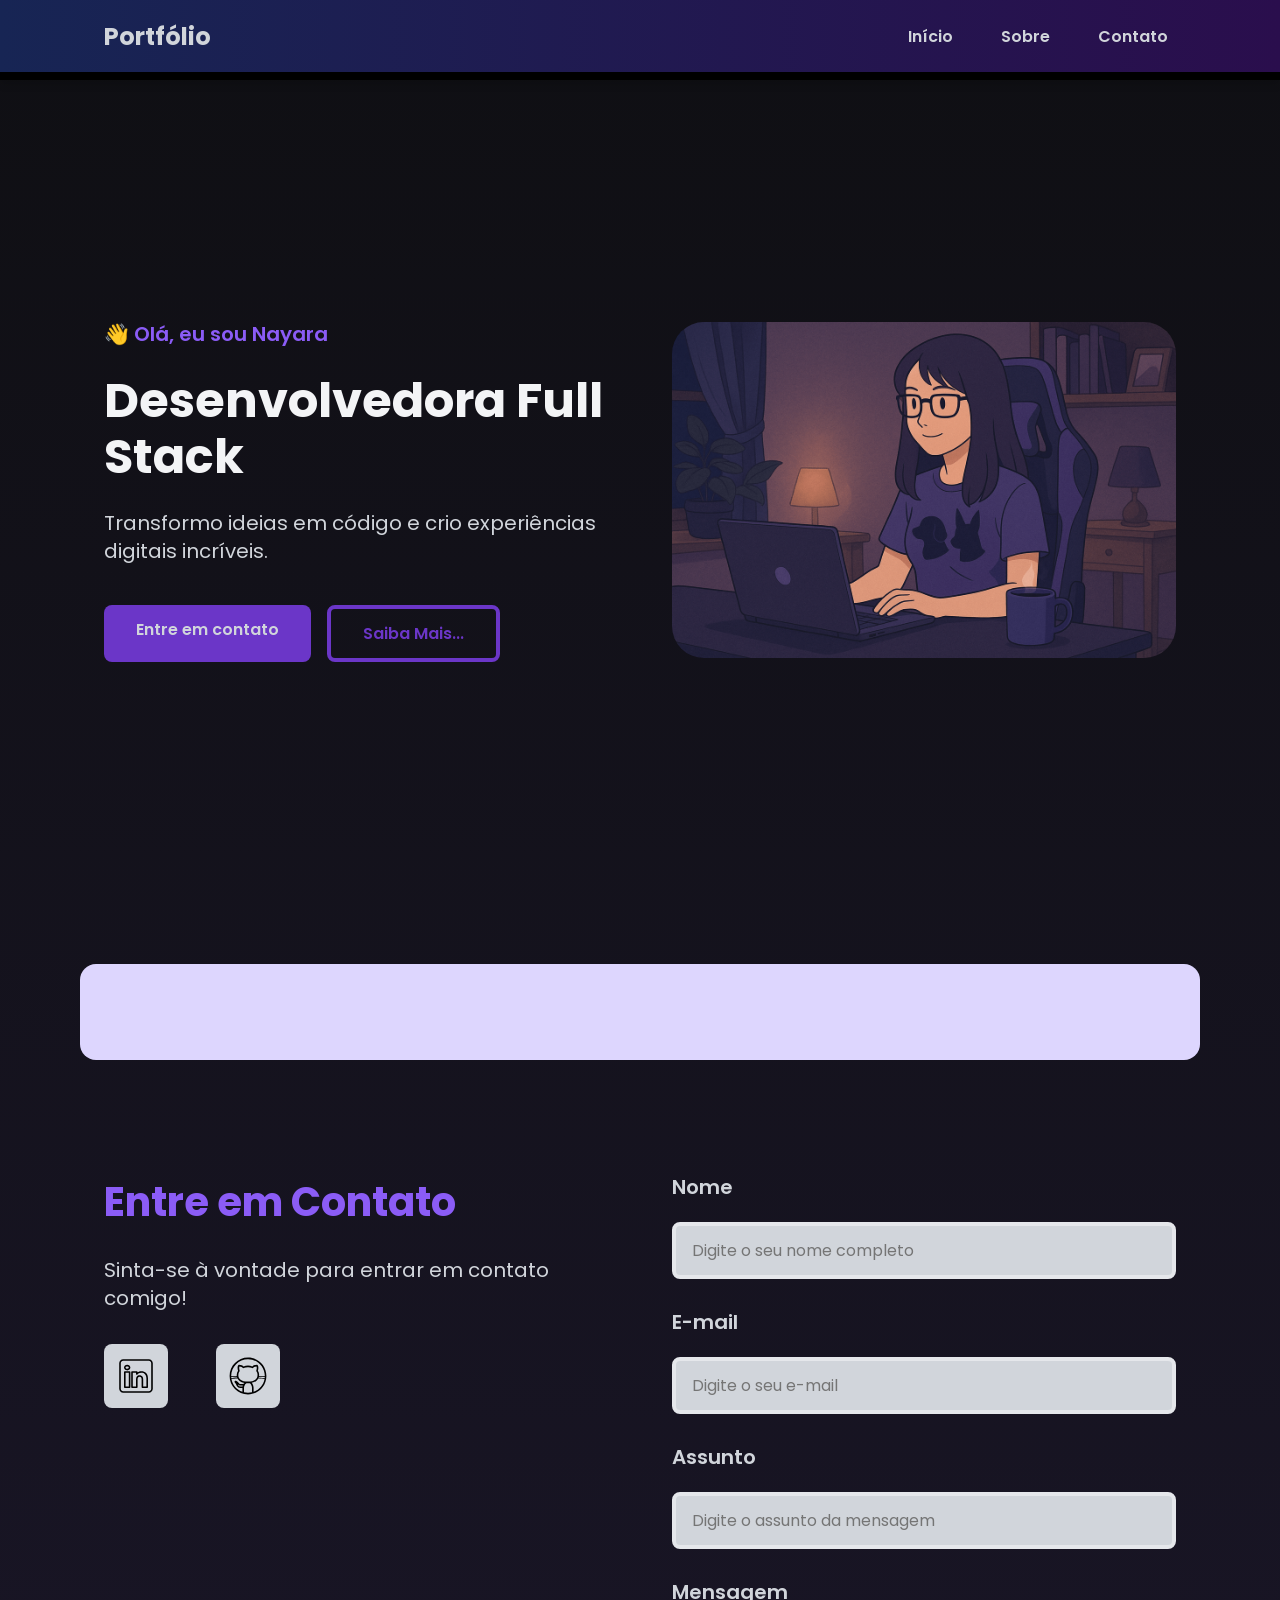
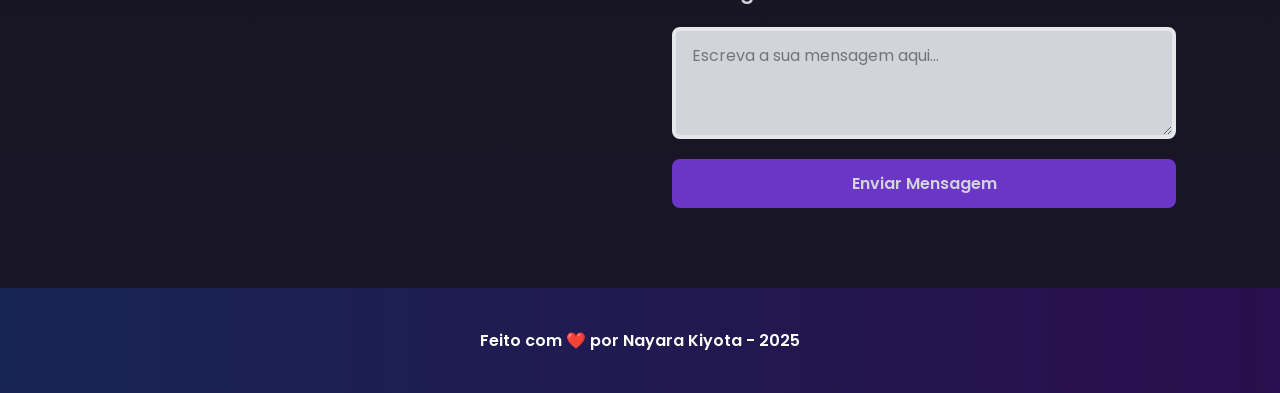
==== commit b87953b5: ":sparkles: Finalização do Portfólio" ====
--- a/index.html
+++ b/index.html
@@ -71,7 +71,7 @@
 
             <figure class = "hero_image">
                 <img 
-                    src = "./assets/img/dev_woman.svg"
+                    src = "./assets/img/naydevghibli-min.png"
                     alt = "Ilustração com uma mulher desenvolvedora escrevendo código."
                     class = "ilustracao float-animation"
 
@@ -83,40 +83,6 @@
         <!-- #about -->
         <section id = "about" class = "about_container">
 
-            <!-- Foto do perfil -->
-             <figure class = "about_image">
-                <img 
-                    src = "./assets/img/avatar_dev_woman.svg"
-                    alt = "Foto da pessoa desenvolvedora."
-                >
-            </figure>
-
-            <!-- Conteúdo do perfil -->
-            <article class = "about_content">
-
-                <h2>Sobre mim</h2>
-                <p>Sou formada em Análise e Desenvolvimento de Sistemas e atualmente estou me especializando em Desenvolvimento Full Stack com foco em Java pela Generation Brasil.</p>
-                <p>Minha primeira experiência profissional foi em vendas, onde desenvolvi habilidades essenciais de comunicação, escuta ativa e empatia, que hoje aplico na tecnologia, entendendo as reais necessidades e buscando entregar soluções úteis e seguras.</p>
-                <p>No Bootcamp tenho estudado tecnologias como Java, Spring Boot, HTML, CSS, JavaScript e bancos de dados relacionais, com o objetivo de construir sistemas sólidos, escaláveis e que realmente façam diferença.</p>
-                <p>Meu objetivo é atuar como desenvolvedora Full Stack, contribuindo com soluções inteligentes, código de qualidade e uma atitude colaborativa.</p>
-
-                <div class = "about_stats">
-                    <a href = "#" target = "_blank" class = "botao">Ver GitHub</a>
-
-                <div class="stats-wrapper"></div>
-                    <div class = "stat-item">
-                        <p class = "stat-number">100</p>
-                        <p class = "stat-label">Seguidores</p>
-                    </div>
-                    <div class = "stat-item">
-                        <p class = "stat-number">50</p>
-                        <p class = "stat-label">Repositórios</p>
-                    </div>
-                </div>
-
-                </div>
-            </article>
-            
         </section>
 
         <!-- #contact -->
@@ -144,7 +110,11 @@
             </article>
 
             <!-- Formulário -->
-            <form id = "formulario">
+            <form action = "https://formsubmit.co/5e2dfdc3f0140f2ea2ad068f8df6db68" method = "POST" id = "formulario">
+
+                <input type = "hidden" name = "_next" value = "http://127.0.0.1:5500/sucess.html">
+                <input type = "hidden" name = "_captcha" value = "false">
+
                 <label for = "nome">Nome</label>
                 <input id = "nome" name = "nome" type = "text" placeholder = "Digite o seu nome completo">
                 <span id = "txtNome"></span>
@@ -170,5 +140,10 @@
     <footer>
         Feito com ❤️ por Nayara Kiyota - 2025
     </footer>
+
+    <!-- Script JavaScript -->
+        <script src = "./assets/js/scripts.js"></script>
+
 </body>
+
 </html>
--- a/assets/css/styles.css
+++ b/assets/css/styles.css
@@ -11,28 +11,52 @@
 /* === VARIÁVEIS === */
 :root {
     /* Cores */
-    --purple-50:  #f4eaff; 
-    --purple-100: #e9dcfa; 
-    --purple-200: #cdb3f0; 
-    --purple-300: #b186e5; 
-    --purple-400: #9460db; 
+    --purple-50:  #ede9fe; 
+    --purple-100: #ddd6fe; 
+    --purple-200: #c4b5fd; 
+    --purple-300: #a78bfa; 
+    --purple-400: #8b5cf6; 
     --purple-500: #6b36c8; 
     --purple-600: #5b2ca0; 
     --purple-700: #4c2177; 
-    --purple-800: #441f88; 
+    --purple-800: #3b0764; 
     --purple-900: #2a0e4d; 
-    --gray-100: #f5f5f5;
-    --gray-200: #e8e8e8;
-    --gray-400: #505861;
-    --black-800: #171717;
+
+    --blue-50:  #eff6ff;
+    --blue-100: #dbeafe;
+    --blue-200: #bfdbfe;
+    --blue-300: #93c5fd;
+    --blue-400: #60a5fa;
+    --blue-500: #3b82f6;
+    --blue-600: #2563eb;
+    --blue-700: #1e3a8a;
+    --blue-800: #1e40af;
+    --blue-900: #172554;
+
+    --gray-100: #f3f4f6;
+    --gray-200: #e5e7eb;
+    --gray-300: #d1d5db;
+    --gray-400: #9ca3af;
+    --gray-500: #6b7280;
+    --gray-600: #4b5563;
+    --gray-700: #374151;
+    --gray-800: #1f2937;
+    --gray-900: #111827;
+
+    --black-800: #0f0f13;
     --white: #ffffff;
     --error: #e63946;
- 
+
+    /* Gradiente base */
+    --gradient-dark: linear-gradient(180deg, #0f0f13 0%, #1a1628 100%);
+    --gradient-text: linear-gradient(90deg, #6b36c8, #3b82f6);
+    --bg-fallback: #0f0f13;
+
     /* Sombras */
-    --shadow-sm: 0 0.25rem 0.5rem #0000000D;
-    --shadow-md: 0 0.25rem 0.75rem #6B36C84D;
-    --shadow-lg: 0 0.5rem 1.5rem #6B36C833;
-    --shadow-focus: 0 0 0 0.25rem #6B36C81A;
+    --shadow-sm: 0 0.25rem 0.5rem rgba(0, 0, 0, 0.15);
+    --shadow-md: 0 0.25rem 0.75rem rgba(59, 130, 246, 0.25); /* leve tom azul */
+    --shadow-lg: 0 0.5rem 1.5rem rgba(107, 54, 200, 0.25); /* roxo suave */
+    --shadow-focus: 0 0 0 0.25rem rgba(107, 54, 200, 0.15);
 }
 
 /* Estilos Globais */
@@ -45,8 +69,8 @@
     display: flex;
     flex-direction: column;
     min-height: 100vh;
-    background-color: var(--white);
-    color: var(--black-800);
+    background: var(--gradient-dark);
+    color: var(--gray-100);
 }
 
 main{
@@ -72,12 +96,12 @@
 
 .botao{
     border: none;
-    color: var(--white);
+    color: var(--gray-300);
     background-color: var(--purple-500);
 }
 
 .botao:hover{
-    background-color: var(--purple-800);
+    background-color: var(--blue-500);
     box-shadow: var(--shadow-md);
     transform: translateY(-0.25rem);
 }
@@ -89,8 +113,8 @@
 }
 
 .botao-outline:hover{
-    background-color: var(--purple-500);
-    color: var(--white);
+    background-color: var(--blue-500);
+    color: var(--gray-300);
     box-shadow: var(--shadow-md);
     transform: translateY(-0.25rem);
 }
@@ -102,8 +126,8 @@
     top: 0;
     width: 100%;
     height: 5rem;
-    background-color: var(--purple-800);
-    border-bottom: 0.5rem solid var(--gray-200);
+    background: linear-gradient(90deg, #172554, #2a0e4d);
+    border-bottom: 0.5rem solid black;
     box-shadow: var(--shadow-sm);
     z-index: 1000;
 }
@@ -120,13 +144,13 @@
 
 .menu_container a{
     font-weight: 600;
-    color: var(--white);
+    color: var(--gray-300);
     transition: color 0.3s ease;
 
 }
 
 .menu_container a:hover{
-    color: var(--purple-200);
+    color: var(--blue-400);
 }
 
 #titulo a{
@@ -173,20 +197,20 @@
 .hero_content h4{
     font-size: 1.25rem;
     font-weight: 600;
-    color: var(--purple-500);
+    color: var(--purple-400);
 }
 
 .hero_content h1{
     font-size: 3rem;
     font-weight: 700;
     line-height: 3.5rem;
-    color: var(--black-800);
+    color: var(--grey-200);
 }
 
 .hero_content p{
     font-size: 1.25rem;
     line-height: 1.75rem;
-    color: var(--gray-400);
+    color: var(--gray-300);
 }
 
 .hero_buttons {
@@ -231,7 +255,7 @@
     display: flex;
     align-items: center;
     gap: 4rem;
-    background-color: var(--gray-200);
+    background-color: var(--purple-100);
     border-radius: 1rem;
 }
 
@@ -256,7 +280,7 @@
 .about_content p{
     font-size: 1.25rem;
     line-height: 1.75;
-    color: var(--gray-400);
+    color: var(--gray-800);
     margin-bottom: 1rem;
 }
 
@@ -286,13 +310,13 @@
     font-size: 1.5rem;
     font-weight: 700;
     text-align: center;
-    color: var(--purple-500);
+    color: var(--purple-600);
     margin-bottom: 0;
 }
 
 .stats-wrapper .stat-label {
-    font-size: 0.75rem;
-    color: var(--gray-400);
+    font-size: 0.9rem;
+    color: var(--gray-500);
     text-align: center;
     margin-bottom: 0;
 }
@@ -310,13 +334,13 @@
     font-size: 2.5rem;
     font-weight: 700;
     margin-bottom: 1.5rem;
-    color: var(--purple-500);
+    color: var(--purple-400);
 }
 
 .contact_info p{
     font-size: 1.25rem;
     line-height: 1.75rem;
-    color: var(--gray-400);
+    color: var(--gray-300);
     margin-bottom: 2rem;
 }
 
@@ -329,7 +353,7 @@
     width: 4rem;
     height: 4rem;
     padding: 0.75rem;
-    background-color: var(--gray-100);
+    background-color: var(--gray-300);
     border-radius: 0.5rem;
     transition: all 0.3s ease;
 }
@@ -358,9 +382,9 @@
 }
 
 form label{
-    font-size: 1rem;
+    font-size: 1.25rem;
     font-weight: 600;
-    color: var(--black-800);
+    color: var(--gray-300);
 }
 
 form input,
@@ -370,7 +394,7 @@
     border-radius: 0.5rem;
     border: 0.25rem solid var(--gray-200);
     font-size: 1rem;
-    background-color: var(--white);
+    background-color: var(--gray-300);
     transition: border-color 0.3s ease;
 }
 
@@ -415,9 +439,9 @@
 }
 
 .sucess_icon {
-    width: 7.5rem;
-    height: 7.5rem;
-    background-color: var(--purple-100);
+    width: 9rem;
+    height: 9rem;
+    background-color: var(--purple-200);
     border-radius: 50%;
     display: flex;
     align-items: center;
@@ -444,12 +468,12 @@
 .sucess_content h1 {
     font-size: 2.5rem;
     font-weight: 700;
-    color: var(--purple-800);
+    color: var(--purple-400);
 }
 
 .sucess_content h4 {
     font-size: 1.25rem;
-    color: var(--gray-400);
+    color: var(--gray-300);
     line-height: 1.875rem;
 }
 
@@ -459,7 +483,7 @@
     padding: 2.5rem;
     font-weight: 600;
     text-align: center;
-    background: linear-gradient(to right top, var(--purple-500), var(--purple-800));
+    background: linear-gradient(90deg, #172554, #2a0e4d);
     color: var(--white);
     margin-top: auto;
 }
